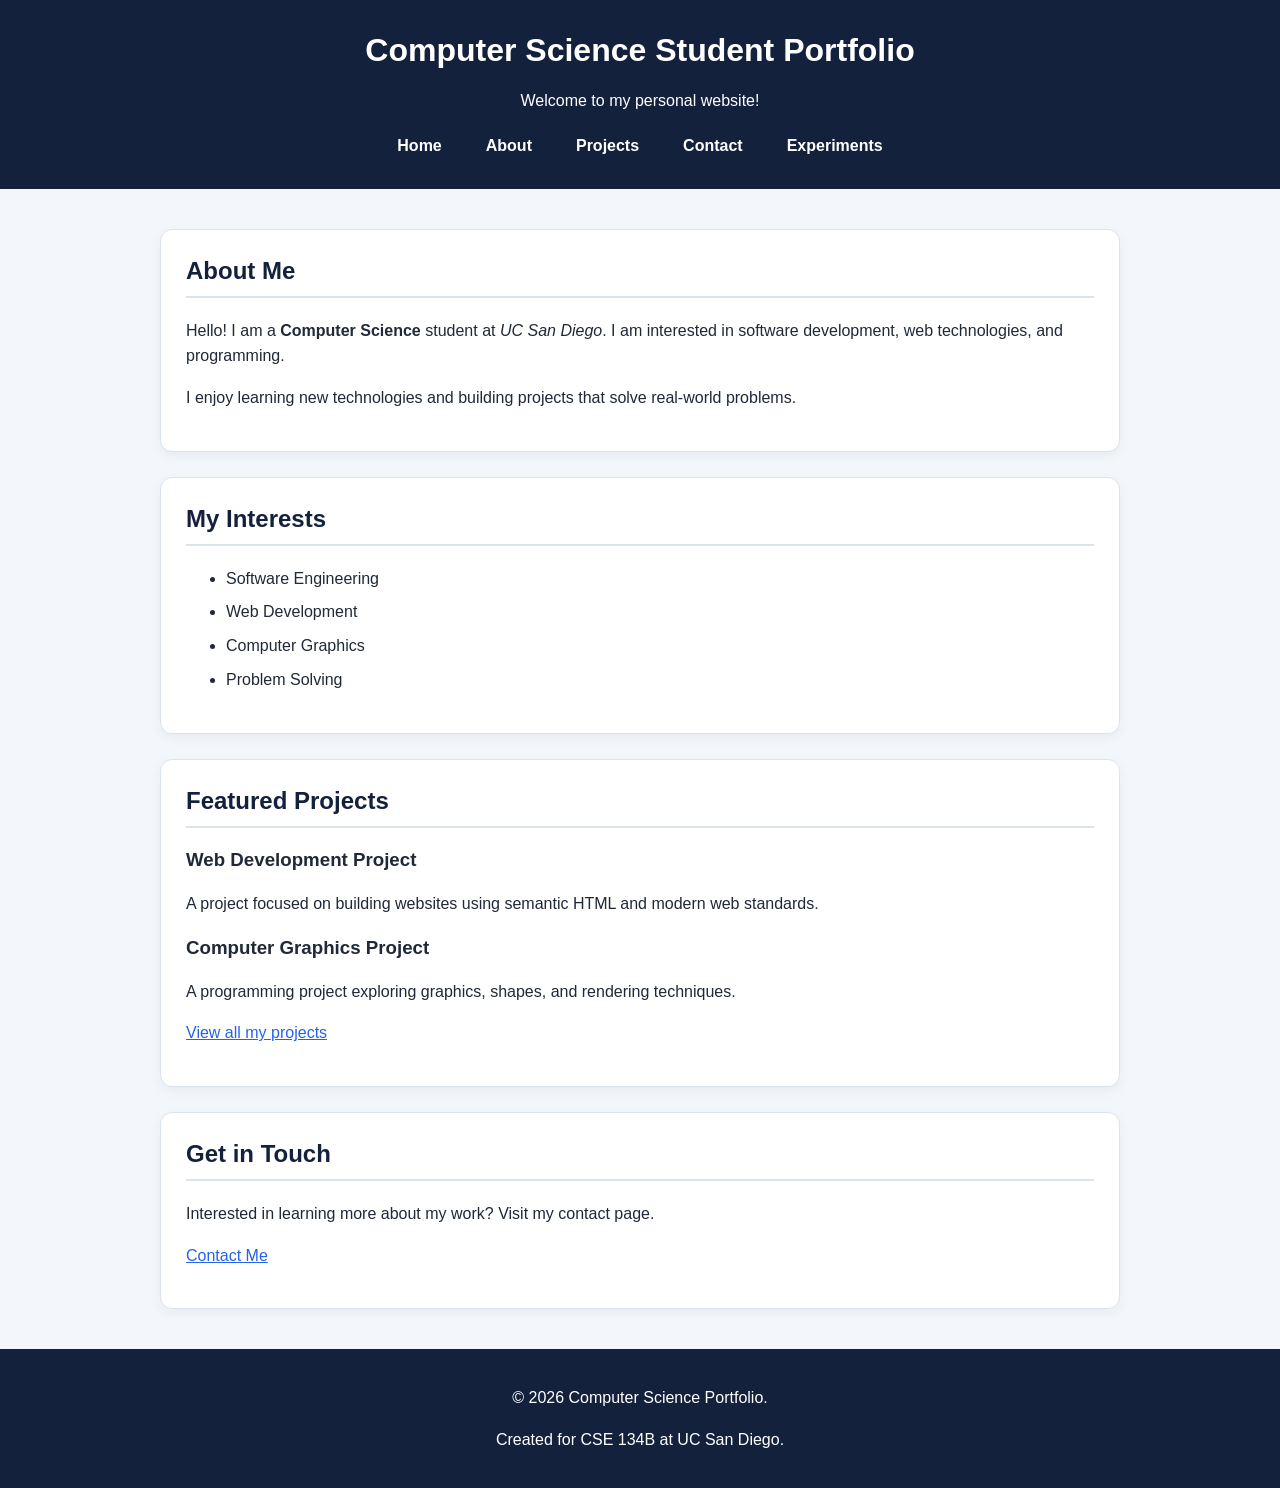
==== index.html @ 3ec1c558 "Initial HW4 portfolio copied from HW3" ====
<!DOCTYPE html>
<html lang="en">
<head>
    <meta charset="UTF-8">
    <meta name="viewport" content="width=device-width, initial-scale=1.0">
    <meta name="description" content="Computer Science student portfolio at UC San Diego">
    <title>Home | Computer Science Portfolio</title>
    <link rel="stylesheet" href="style.css">
</head>

<body>
    <header>
        <h1>Computer Science Student Portfolio</h1>
        <p>Welcome to my personal website!</p>

        <nav aria-label="Main navigation">
            <ul>
                <li><a href="index.html">Home</a></li>
                <li><a href="about.html">About</a></li>
                <li><a href="projects.html">Projects</a></li>
                <li><a href="contact.html">Contact</a></li>
                <li><a href="experiments.html">Experiments</a></li>
            </ul>
        </nav>
    </header>

    <main>
        <section>
            <h2>About Me</h2>
            <p>
                Hello! I am a <strong>Computer Science</strong>
                student at <em>UC San Diego</em>.
                I am interested in software development,
                web technologies, and programming.
            </p>
            <p>
                I enjoy learning new technologies and
                building projects that solve real-world problems.
            </p>
        </section>

        <section>
            <h2>My Interests</h2>
            <ul>
                <li>Software Engineering</li>
                <li>Web Development</li>
                <li>Computer Graphics</li>
                <li>Problem Solving</li>
            </ul>
        </section>

        <section>
            <h2>Featured Projects</h2>

            <article>
                <h3>Web Development Project</h3>
                <p>
                    A project focused on building websites
                    using semantic HTML and modern web standards.
                </p>
            </article>

            <article>
                <h3>Computer Graphics Project</h3>
                <p>
                    A programming project exploring graphics,
                    shapes, and rendering techniques.
                </p>
            </article>

            <p>
                <a href="projects.html">View all my projects</a>
            </p>
        </section>

        <section>
            <h2>Get in Touch</h2>
            <p>
                Interested in learning more about my work?
                Visit my contact page.
            </p>
            <p>
                <a href="contact.html">Contact Me</a>
            </p>
        </section>
    </main>

    <footer>
        <p>&copy; 2026 Computer Science Portfolio.</p>
        <p>Created for CSE 134B at UC San Diego.</p>
    </footer>
</body>
</html>
---- style.css ----
/*
Name: Tangjian Shi
CSE 134B - Homework 3 Part 2
Personal Portfolio Stylesheet
*/

/* Theme variables */
:root {
    --primary-color: #14213d;
    --accent-color: #2563eb;
    --background-color: #f3f6fb;
    --card-color: #ffffff;
    --text-color: #1f2937;
    --border-color: #dbe3ef;
}

/* Global box sizing */
* {
    box-sizing: border-box;
}

/* Page typography and background */
body {
    margin: 0;
    font-family: Arial, Helvetica, sans-serif;
    line-height: 1.6;
    color: var(--text-color);
    background-color: var(--background-color);
}

/* Main headings */
h1, h2, h3 {
    line-height: 1.3;
}

h2 {
    color: var(--primary-color);
}

a {
    color: var(--accent-color);
}


/* Website header */
header {
    background-color: var(--primary-color);
    color: white;
    padding: 30px 20px;
    text-align: center;
}

header h1 {
    margin: 0 0 10px;
    color: white;
}

/* Navigation layout */
nav ul {
    list-style: none;
    padding: 0;
    margin: 20px 0 0;
    display: flex;
    justify-content: center;
    flex-wrap: wrap;
    gap: 20px;
}

/* Navigation links */
nav a {
    color: white;
    text-decoration: none;
    font-weight: bold;
    padding: 8px 12px;
    border-radius: 6px;
}

/* Navigation hover */
nav a:hover {
    background-color: var(--accent-color);
    color: white;
}

/* Keyboard accessibility */
nav a:focus-visible {
    outline: 3px solid #facc15;
    outline-offset: 4px;
}


/* Main content container */
main {
    max-width: 1000px;
    margin: 40px auto;
    padding: 0 20px;
}

/* Content cards */
main section {
    background-color: var(--card-color);
    padding: 25px;
    margin-bottom: 25px;
    border: 1px solid var(--border-color);
    border-radius: 12px;
    box-shadow: 0 4px 12px rgba(0, 0, 0, 0.05);
}

/* Section headings */
main section h2 {
    margin-top: 0;
    padding-bottom: 10px;
    border-bottom: 2px solid var(--border-color);
}

/* Paragraph spacing */
main p {
    margin-bottom: 15px;
}

/* List spacing */
main li {
    margin-bottom: 8px;
}

/* Footer */
footer {
    background-color: var(--primary-color);
    color: white;
    text-align: center;
    padding: 20px;
    margin-top: 40px;
}

footer a {
    color: #bfdbfe;
}


/* Responsive images and media */
img, video {
    max-width: 100%;
    height: auto;
}

/* Prevent long content from overflowing */
main {
    overflow-wrap: break-word;
}

/* Tablet and mobile screens */
@media (max-width: 768px) {
    header {
        padding: 25px 15px;
    }

    header h1 {
        font-size: 1.6rem;
    }

    nav ul {
        gap: 10px;
    }

    nav a {
        padding: 8px;
        font-size: 0.9rem;
    }

    main {
        margin: 20px auto;
        padding: 0 15px;
    }

    main section {
        padding: 18px;
    }
}

/* Small mobile screens */
@media (max-width: 480px) {
    header h1 {
        font-size: 1.4rem;
    }

    nav ul {
        flex-direction: column;
        align-items: center;
        gap: 5px;
    }

    main {
        padding: 0 10px;
    }

    main section {
        padding: 15px;
    }
}

/* Experiments Page */

.example-border {
    border: 1px solid black;
}

project-highlight {
    display: block;
    border: 2px solid black;
    padding: 10px;
    margin: 10px 0;
}

/* Responsive iframe */
iframe {
    display: block;
    width: 100%;
    max-width: 100%;
    box-sizing: border-box;
}

/* Dialog Example */
dialog[open] {
    position: static;
    margin: 15px 0;
    padding: 15px;
    max-width: 100%;
    box-sizing: border-box;
}
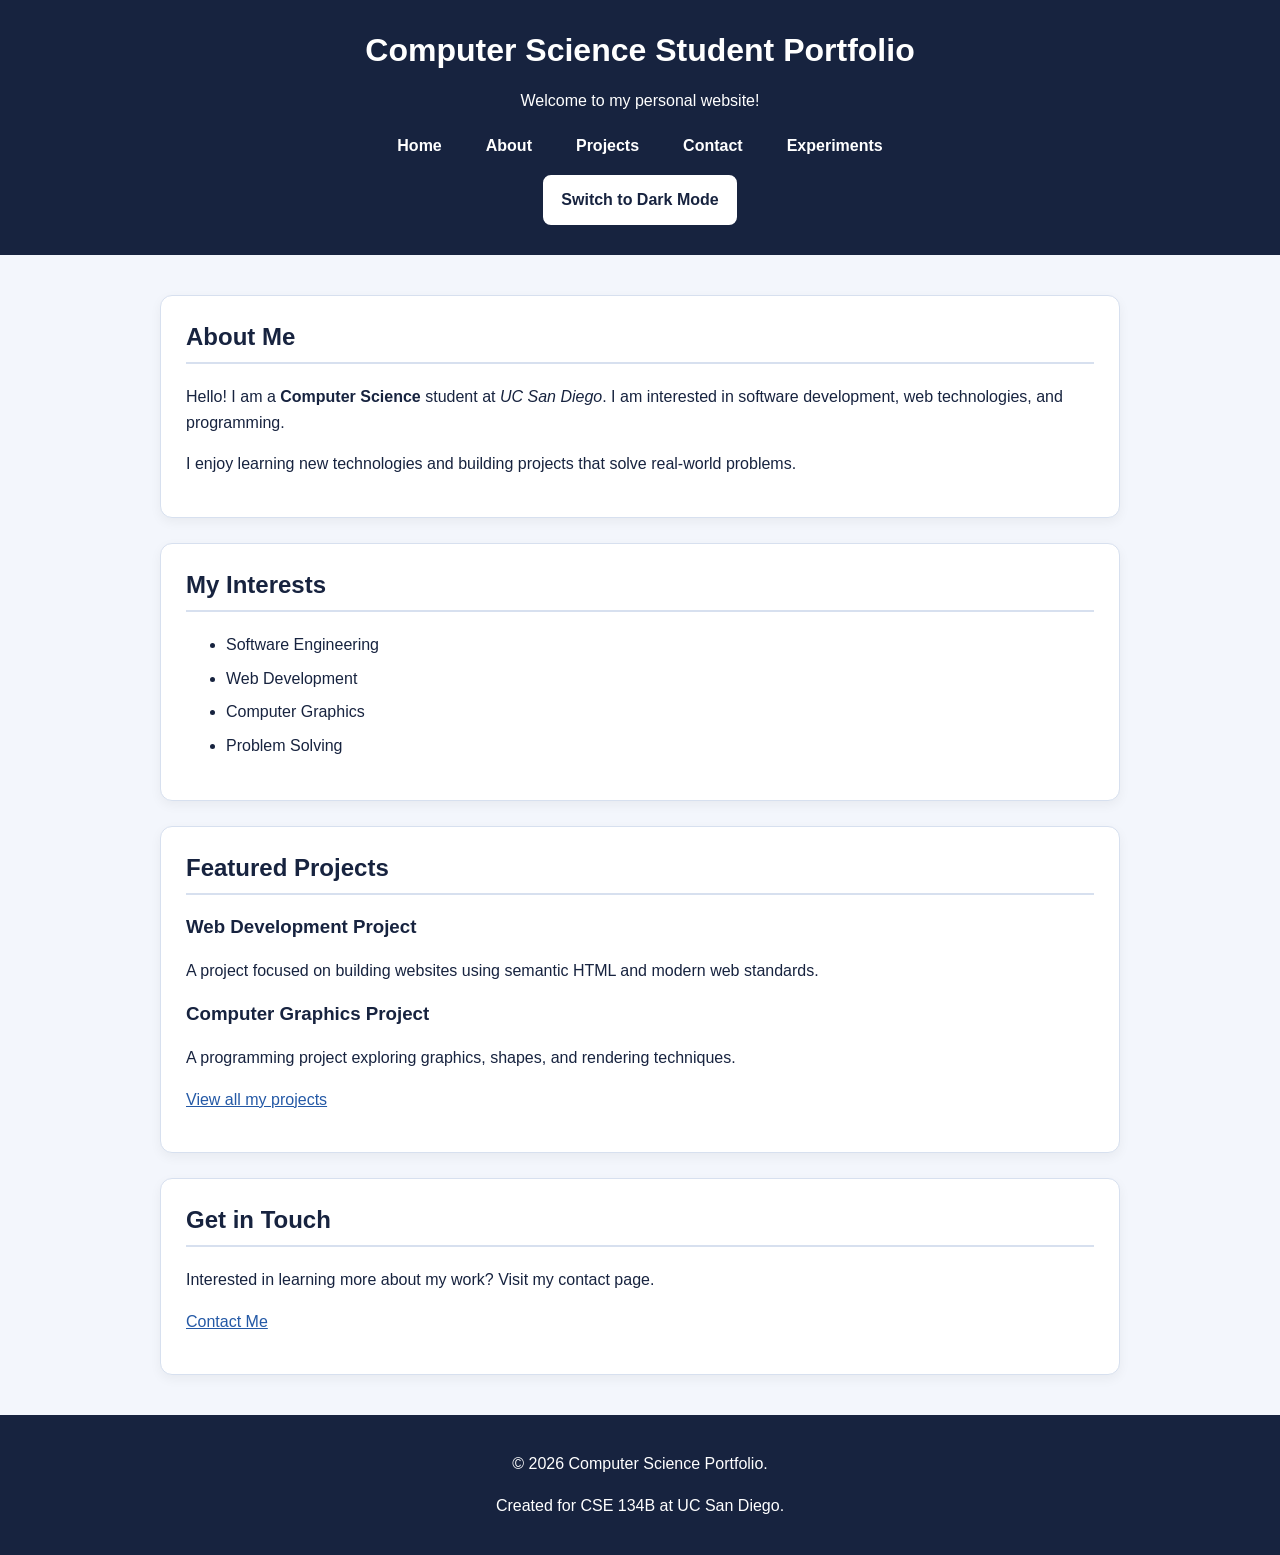
==== commit b6206186: "Complete HW4 contact forms validation themes and transitions" ====
--- a/index.html
+++ b/index.html
@@ -6,6 +6,7 @@
     <meta name="description" content="Computer Science student portfolio at UC San Diego">
     <title>Home | Computer Science Portfolio</title>
     <link rel="stylesheet" href="style.css">
+    <script src="theme.js" defer></script>
 </head>
 
 <body>
@@ -22,6 +23,9 @@
                 <li><a href="experiments.html">Experiments</a></li>
             </ul>
         </nav>
+        <button type="button" id="theme-toggle">
+            Switch to Dark Mode
+        </button>
     </header>
 
     <main>
--- a/style.css
+++ b/style.css
@@ -226,4 +226,294 @@
     padding: 15px;
     max-width: 100%;
     box-sizing: border-box;
-}+}
+
+
+/* HW4 - Contact Form Styling */
+
+.form-group {
+    display: flex;
+    flex-direction: column;
+    gap: 0.5rem;
+    margin-bottom: 1.25rem;
+}
+
+.form-group label {
+    font-weight: 600;
+    color: #17233f;
+}
+
+.form-group input,
+.form-group textarea {
+    width: 100%;
+    box-sizing: border-box;
+    padding: 0.8rem;
+    font: inherit;
+    color: #17233f;
+    background: #ffffff;
+    border: 1px solid #a8b5c9;
+    border-radius: 6px;
+}
+
+.form-group textarea {
+    min-height: 150px;
+    resize: vertical;
+}
+
+.form-group input:focus-visible,
+.form-group textarea:focus-visible {
+    outline: 3px solid #477bd1;
+    outline-offset: 2px;
+}
+
+form button[type="submit"] {
+    padding: 0.8rem 1.5rem;
+    font: inherit;
+    font-weight: 600;
+    color: white;
+    background: #17233f;
+    border: 0;
+    border-radius: 6px;
+    cursor: pointer;
+}
+
+form button[type="submit"]:hover {
+    background: #304c80;
+}
+
+form button[type="submit"]:focus-visible {
+    outline: 3px solid #477bd1;
+    outline-offset: 3px;
+}
+
+@media (max-width: 600px) {
+    .form-group input,
+    .form-group textarea {
+        max-width: 100%;
+    }
+
+    form button[type="submit"] {
+        width: 100%;
+    }
+}
+
+
+/* HW4 Part 2 - HTML Form Validation */
+
+.form-group small {
+    display: block;
+    font-size: 0.85rem;
+    color: #52627a;
+    margin-top: 0.25rem;
+}
+
+.form-group input:required,
+.form-group textarea:required {
+    border-width: 2px;
+}
+
+/* Show errors after the user interacts with a field */
+.form-group input:user-invalid,
+.form-group textarea:user-invalid {
+    border-color: #c62828;
+    background-color: #fff3f3;
+}
+
+/* Show valid fields after user interaction */
+.form-group input:user-valid,
+.form-group textarea:user-valid {
+    border-color: #287a45;
+}
+
+/* Preserve visible keyboard focus */
+.form-group input:focus-visible,
+.form-group textarea:focus-visible {
+    outline: 3px solid #477bd1;
+    outline-offset: 2px;
+}
+
+
+/* HW4 Part 3 - JavaScript Validation */
+
+.field-error {
+    color: #b42318;
+    font-size: 0.9rem;
+    font-weight: 600;
+    margin: 0.25rem 0 0;
+}
+
+.field-error:empty {
+    display: none;
+}
+
+.form-group input.is-invalid,
+.form-group textarea.is-invalid {
+    border: 2px solid #c62828;
+    background-color: #fff3f3;
+}
+
+.form-group input.is-valid,
+.form-group textarea.is-valid {
+    border: 2px solid #287a45;
+}
+
+.character-count {
+    color: #52627a;
+    font-size: 0.9rem;
+    margin: 0.5rem 0;
+}
+
+.character-count.count-warning {
+    color: #9a5700;
+    font-weight: 700;
+}
+
+.character-count.count-limit {
+    color: #b42318;
+    font-weight: 700;
+}
+
+.form-group input:focus-visible,
+.form-group textarea:focus-visible {
+    outline: 3px solid #477bd1;
+    outline-offset: 2px;
+}
+
+
+/* HW4 Part 4 - Light and Dark Themes */
+
+:root {
+    --page-bg: #f3f6fc;
+    --surface-bg: #ffffff;
+    --header-bg: #17233f;
+    --text-color: #17233f;
+    --muted-color: #52627a;
+    --border-color: #d7e0ef;
+    --link-color: #2459a6;
+    --field-bg: #ffffff;
+}
+
+:root[data-theme="dark"] {
+    --page-bg: #111827;
+    --surface-bg: #1f2937;
+    --header-bg: #0b1220;
+    --text-color: #f3f4f6;
+    --muted-color: #cbd5e1;
+    --border-color: #475569;
+    --link-color: #93c5fd;
+    --field-bg: #111827;
+}
+
+body {
+    background-color: var(--page-bg);
+    color: var(--text-color);
+}
+
+main section {
+    background-color: var(--surface-bg);
+    color: var(--text-color);
+    border-color: var(--border-color);
+}
+
+main h2,
+main h3,
+main p {
+    color: var(--text-color);
+}
+
+header,
+footer {
+    background-color: var(--header-bg);
+    color: #ffffff;
+}
+
+main a {
+    color: var(--link-color);
+}
+
+.form-group label {
+    color: var(--text-color);
+}
+
+.form-group small,
+.character-count {
+    color: var(--muted-color);
+}
+
+.form-group input,
+.form-group textarea {
+    background-color: var(--field-bg);
+    color: var(--text-color);
+    border-color: var(--border-color);
+}
+
+#theme-toggle {
+    display: inline-block;
+    padding: 0.65rem 1rem;
+    margin-top: 1rem;
+    background-color: #ffffff;
+    color: #17233f;
+    border: 2px solid #ffffff;
+    border-radius: 8px;
+    font: inherit;
+    font-weight: 600;
+    cursor: pointer;
+}
+
+#theme-toggle:hover {
+    background-color: #dbeafe;
+}
+
+#theme-toggle:focus-visible {
+    outline: 3px solid #93c5fd;
+    outline-offset: 3px;
+}
+
+/* Preserve the original portfolio's responsive layout */
+@media (max-width: 600px) {
+    #theme-toggle {
+        max-width: 100%;
+    }
+}
+
+
+/* HW4 - Cross-document View Transitions */
+
+@view-transition {
+    navigation: auto;
+}
+
+@media (prefers-reduced-motion: no-preference) {
+    ::view-transition-old(root) {
+        animation: 0.5s ease-out both fade-out;
+    }
+
+    ::view-transition-new(root) {
+        animation: 0.5s ease-in both fade-in;
+    }
+
+    @keyframes fade-out {
+        from {
+            opacity: 1;
+        }
+        to {
+            opacity: 0;
+        }
+    }
+
+    @keyframes fade-in {
+        from {
+            opacity: 0;
+        }
+        to {
+            opacity: 1;
+        }
+    }
+}
+
+@media (prefers-reduced-motion: reduce) {
+    ::view-transition-old(root),
+    ::view-transition-new(root) {
+        animation-duration: 0.01ms !important;
+    }
+}
